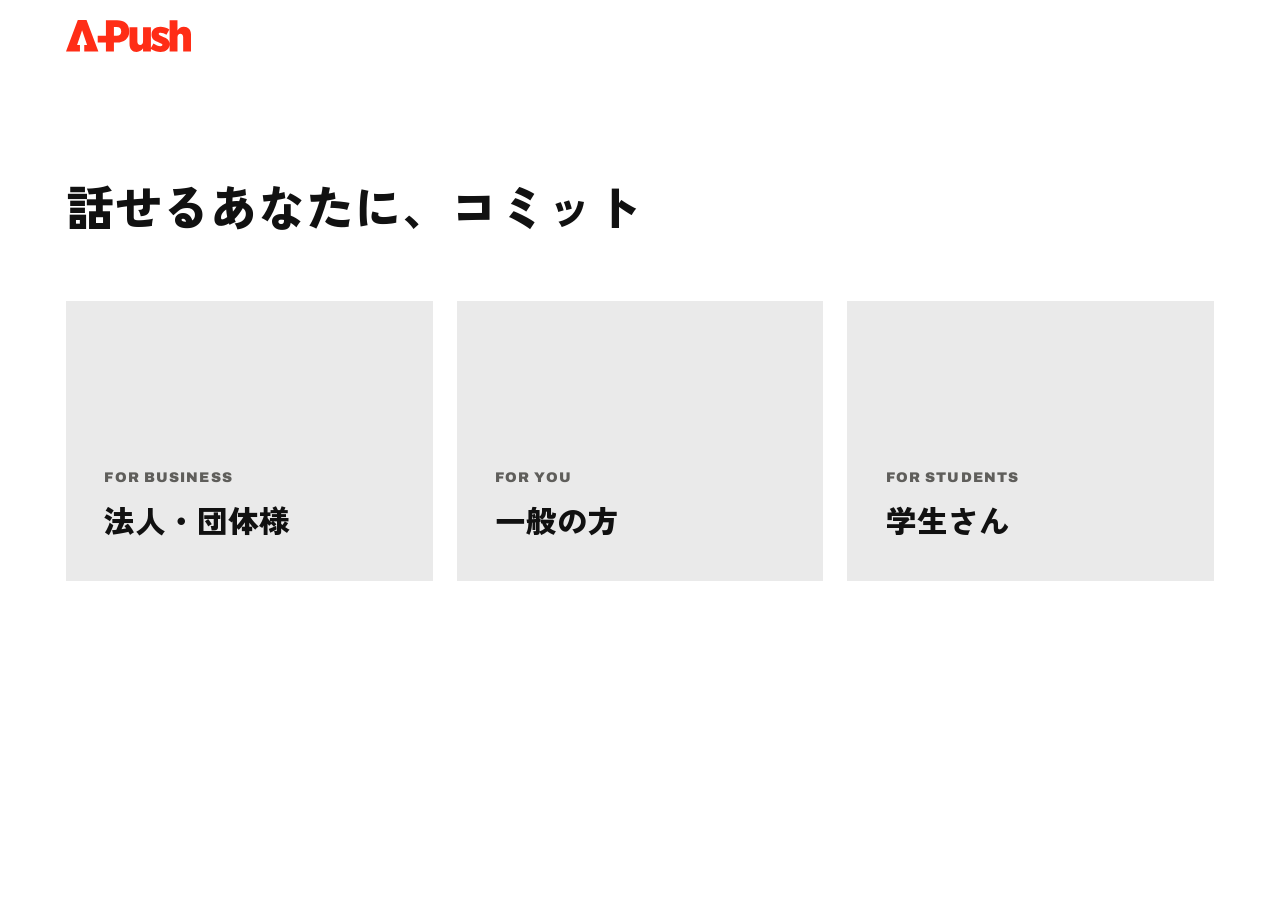
==== english/index.html @ 5360fffc "英会話の説明スライド（法人・一般・学生）を足した" ====
<!DOCTYPE html>
<html lang="ja">
<head>
<meta charset="utf-8">
<meta name="viewport" content="width=device-width, initial-scale=1, viewport-fit=cover">
<title>A-PUSH 英会話</title>
<meta name="description" content="A-PUSH のスピーキング特化型英会話。法人・団体様、一般の方、学生さんに分けてご説明します。">
<link rel="icon" href="../assets/favicon.svg" type="image/svg+xml">
<link rel="preconnect" href="https://fonts.googleapis.com"><link rel="preconnect" href="https://fonts.gstatic.com" crossorigin>
<link rel="stylesheet" href="https://fonts.googleapis.com/css2?family=Archivo:wght@500;700;800;900&family=Zen+Kaku+Gothic+New:wght@400;500;700;900&display=swap">
<link rel="stylesheet" href="deck.css">
<style>
.pick{max-width:1180px;margin:0 auto;padding:clamp(48px,8vw,120px) 16px}
.pick h1{margin:0 0 clamp(32px,5vw,64px);font-weight:900;font-size:clamp(28px,4vw,48px);line-height:1.3}
.pick ul{list-style:none;margin:0;padding:0;display:grid;grid-template-columns:repeat(3,1fr);gap:clamp(12px,2vw,24px)}
.pick a{display:flex;flex-direction:column;justify-content:flex-end;gap:12px;min-height:clamp(160px,22vw,280px);padding:clamp(24px,3vw,40px);background:var(--mist);text-decoration:none;font-weight:900;font-size:clamp(22px,2.4vw,32px);transition:background .22s,color .22s,transform .22s cubic-bezier(.2,1.5,.4,1)}
.pick a span{font-family:var(--en);font-size:14px;letter-spacing:.08em;color:var(--muted);transition:color .22s}
.pick a:hover{background:var(--ink-deep);color:var(--paper)}
.pick a:hover span{color:var(--muted-dark)}
.pick a:active{transform:scale(.97)}
.pick a:focus-visible{outline:2px solid var(--ink);outline-offset:2px}
@media (max-width:767px){.pick ul{grid-template-columns:1fr}.pick a{min-height:120px}}
@media (prefers-reduced-motion:reduce){.pick a{transition:none}.pick a:active{transform:none}}
</style>
</head>
<body>
<header class="top"><a href="../"><img src="../assets/apush-logo.svg" alt="A-PUSH株式会社 トップへ" width="228" height="58"></a></header>
<main class="pick">
  <h1>話せるあなたに、コミット</h1>
  <ul>
    <li><a href="corporate.html"><span>FOR BUSINESS</span>法人・団体様</a></li>
    <li><a href="general.html"><span>FOR YOU</span>一般の方</a></li>
    <li><a href="students.html"><span>FOR STUDENTS</span>学生さん</a></li>
  </ul>
</main>
</body>
</html>
---- english/deck.css ----
/* 英会話の説明スライド（法人様・一般・学生さん共通）。形はアプリの「やり方」スライド（club-kit/template/pages/_howto.html の .hw）を写した。
   1枚＝.s（16:9）。黒地は .s.dk。赤は1枚に1か所（h2 の em か .s-n か .s-btn のどれか1つ）。 */
:root{--red:#FF2D16;--red-strong:#D41B06;--ink:#111111;--ink-deep:#0B0B0C;--paper:#FFFFFF;--mist:#EAEAEA;--muted:#5F5E5B;--muted-dark:#A3A29E;--line:rgba(17,17,17,.14);
--en:"Archivo","Helvetica Neue",Arial,sans-serif;--ja:"Zen Kaku Gothic New","Hiragino Sans","Yu Gothic",sans-serif;color-scheme:light}
*,*::before,*::after{box-sizing:border-box}
body{margin:0;background:var(--paper);color:var(--ink);font-family:var(--ja);-webkit-font-smoothing:antialiased}
a{color:inherit}
.top{display:flex;align-items:center;justify-content:space-between;gap:16px;max-width:1180px;margin:0 auto;padding:20px 16px}
.top img{height:32px;width:auto;display:block}
.top a.back{font-weight:700;font-size:14px;text-decoration:none;min-height:44px;display:inline-flex;align-items:center}
.top a:focus-visible,.nav button:focus-visible,.s-btn:focus-visible{outline:2px solid var(--ink);outline-offset:2px}
.wrap{max-width:1180px;margin:0 auto;padding:0 16px 48px}
.deck{container-type:inline-size;display:flex;overflow-x:auto;scroll-snap-type:x mandatory;scrollbar-width:none;overscroll-behavior-x:contain;border:1px solid var(--line);border-radius:6px}
.deck::-webkit-scrollbar{display:none}
.s{flex:0 0 100%;width:100%;aspect-ratio:16/9;scroll-snap-align:center;display:flex;flex-direction:column;justify-content:center;gap:2.4cqi;padding:5cqi 7cqi;background:var(--paper);color:var(--ink);overflow:hidden}
.s.dk{background:var(--ink-deep);color:var(--paper)}
.s-k{font-family:var(--en);font-weight:900;font-size:clamp(10px,2.2cqi,17px);letter-spacing:.08em;color:var(--muted)}
.s.dk .s-k,.s.dk p,.s.dk .s-l li{color:var(--muted-dark)}
.s h1,.s h2{margin:0;font-weight:900;line-height:1.25;letter-spacing:-.01em;word-break:auto-phrase;text-wrap:balance}
.s h1{font-size:clamp(24px,7.6cqi,72px)}
.s h2{font-size:clamp(19px,5.6cqi,50px)}
.s h1 em,.s h2 em{font-style:normal;color:var(--red)}
.s p{margin:0;font-size:clamp(11px,2.7cqi,21px);line-height:1.6;color:var(--muted);font-weight:500;max-width:52em}
.s-n{font-family:var(--en);font-weight:900;font-size:clamp(40px,13cqi,120px);line-height:.9;letter-spacing:-.03em;color:var(--red);font-variant-numeric:tabular-nums}
.s-n small{font-family:var(--ja);font-size:.28em;letter-spacing:0;margin-left:.15em}
.s-f{margin:0;padding:0;list-style:none;display:flex;flex-wrap:wrap;align-items:center;gap:1.2cqi;font-weight:700;font-size:clamp(11px,2.7cqi,21px)}
.s-f span{display:inline-block;border:1px solid var(--line);border-radius:3px;padding:.3em .6em}
.s.dk .s-f span{border-color:rgba(255,255,255,.25)}
.s-f li+li::before{content:"→";margin-right:1.2cqi;color:var(--muted)}
.s-x{font-family:var(--en);font-weight:700;font-size:clamp(12px,3.1cqi,25px);line-height:1.45;background:var(--mist);color:var(--ink);border-radius:3px;padding:.5em .8em;margin:0}
.s-3{display:grid;grid-template-columns:repeat(3,1fr);gap:2cqi}
.s-3 div{border-top:2px solid currentColor;padding-top:1.3cqi;font-size:clamp(10px,2.4cqi,18px);line-height:1.5;color:var(--muted)}
.s.dk .s-3 div{color:var(--muted-dark);border-color:var(--paper)}
.s-3 b{display:block;font-weight:900;font-size:clamp(14px,3.6cqi,30px);color:var(--ink);line-height:1.3;margin-bottom:.3em}
.s.dk .s-3 b{color:var(--paper)}
.s-l{margin:0;padding:0;list-style:none;display:grid;gap:1cqi}
.s-l li{font-size:clamp(11px,2.7cqi,21px);line-height:1.5;font-weight:700;padding-left:1.1em;position:relative}
.s-l li::before{content:"";position:absolute;left:0;top:.62em;width:.45em;height:2px;background:currentColor}
.s-btn{align-self:flex-start;background:var(--red);color:var(--paper);text-decoration:none;font-weight:900;font-size:clamp(14px,3.2cqi,24px);border-radius:2px;padding:.6em 1.1em;min-height:44px;display:inline-flex;align-items:center;transition:transform .22s cubic-bezier(.2,1.5,.4,1)}
.s-btn:active{transform:scale(.97)}
.s-note{font-size:clamp(9px,1.8cqi,14px)!important}
.nav{display:flex;align-items:center;justify-content:center;gap:16px;margin-top:16px}
.nav button{min-width:44px;min-height:44px;border:1px solid var(--ink);background:var(--paper);color:var(--ink);border-radius:2px;font:900 18px var(--en);cursor:pointer}
.nav button:disabled{opacity:.3;cursor:default}
.nav output{font-family:var(--en);font-weight:800;font-size:14px;min-width:5em;text-align:center;font-variant-numeric:tabular-nums}
/* スマホ：16:9 だと文字が入りきらないので縦長に */
@media (max-width:600px){.s{aspect-ratio:4/5;gap:4cqi;padding:8cqi 7cqi}}
@media (prefers-reduced-motion:reduce){.deck{scroll-behavior:auto}.s-btn{transition:none}}
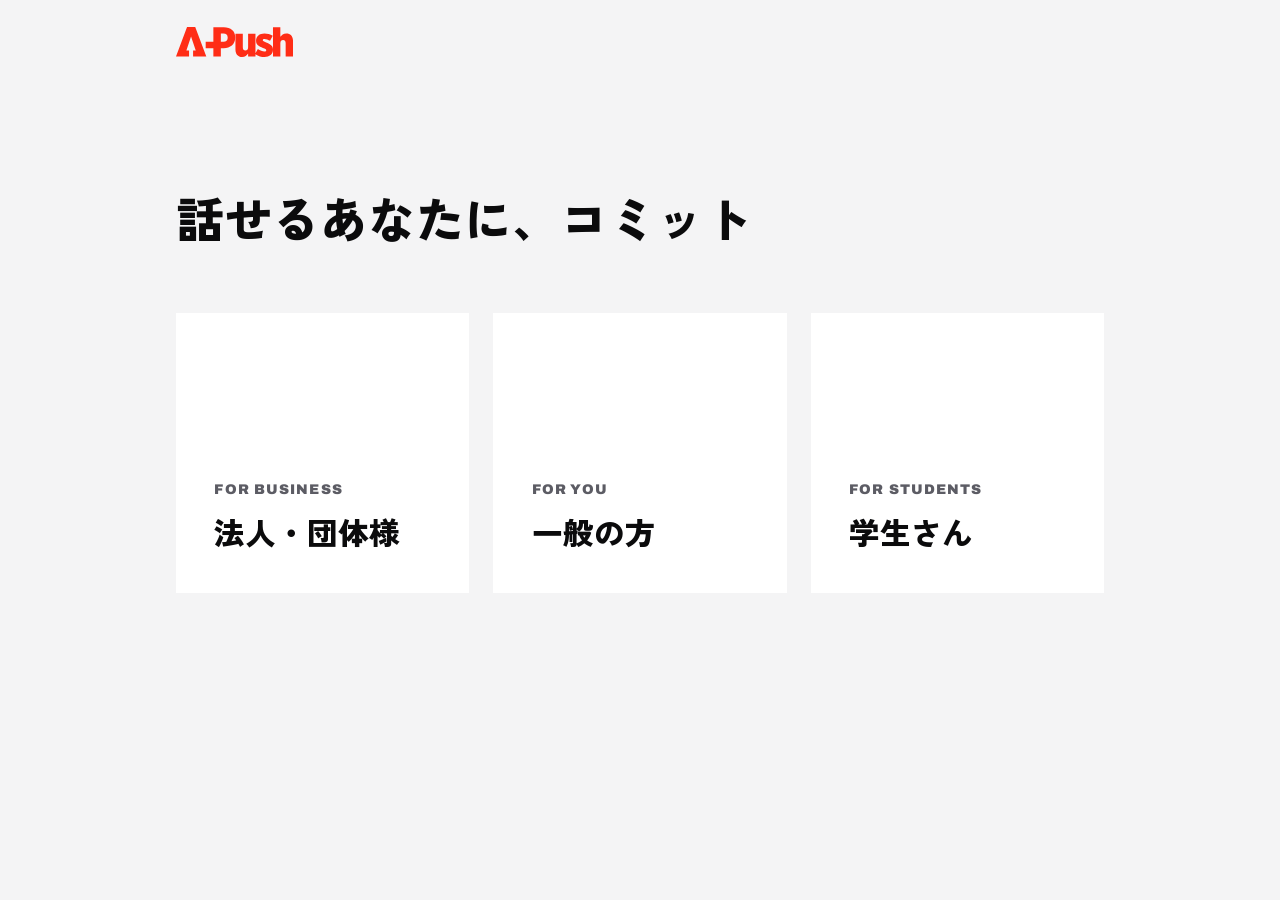
==== commit 73d2090d: "一般・学生さんの英会話スライドを作り直した" ====
--- a/english/index.html
+++ b/english/index.html
@@ -8,15 +8,15 @@
 <link rel="icon" href="../assets/favicon.svg" type="image/svg+xml">
 <link rel="preconnect" href="https://fonts.googleapis.com"><link rel="preconnect" href="https://fonts.gstatic.com" crossorigin>
 <link rel="stylesheet" href="https://fonts.googleapis.com/css2?family=Archivo:wght@500;700;800;900&family=Zen+Kaku+Gothic+New:wght@400;500;700;900&display=swap">
-<link rel="stylesheet" href="deck.css">
+<link rel="stylesheet" href="hw.css">
 <style>
-.pick{max-width:1180px;margin:0 auto;padding:clamp(48px,8vw,120px) 16px}
+.pick{max-width:960px;margin:0 auto;padding:clamp(48px,8vw,120px) 16px}
 .pick h1{margin:0 0 clamp(32px,5vw,64px);font-weight:900;font-size:clamp(28px,4vw,48px);line-height:1.3}
 .pick ul{list-style:none;margin:0;padding:0;display:grid;grid-template-columns:repeat(3,1fr);gap:clamp(12px,2vw,24px)}
-.pick a{display:flex;flex-direction:column;justify-content:flex-end;gap:12px;min-height:clamp(160px,22vw,280px);padding:clamp(24px,3vw,40px);background:var(--mist);text-decoration:none;font-weight:900;font-size:clamp(22px,2.4vw,32px);transition:background .22s,color .22s,transform .22s cubic-bezier(.2,1.5,.4,1)}
-.pick a span{font-family:var(--en);font-size:14px;letter-spacing:.08em;color:var(--muted);transition:color .22s}
-.pick a:hover{background:var(--ink-deep);color:var(--paper)}
-.pick a:hover span{color:var(--muted-dark)}
+.pick a{display:flex;flex-direction:column;justify-content:flex-end;gap:12px;min-height:clamp(160px,22vw,280px);padding:clamp(24px,3vw,40px);background:var(--card);text-decoration:none;font-weight:900;font-size:clamp(22px,2.4vw,32px);transition:background .22s,color .22s,transform .22s cubic-bezier(.2,1.5,.4,1)}
+.pick a span{font-family:var(--en);font-size:14px;letter-spacing:.08em;color:var(--mute);transition:color .22s}
+.pick a:hover{background:var(--dark);color:var(--on)}
+.pick a:hover span{color:var(--mid)}
 .pick a:active{transform:scale(.97)}
 .pick a:focus-visible{outline:2px solid var(--ink);outline-offset:2px}
 @media (max-width:767px){.pick ul{grid-template-columns:1fr}.pick a{min-height:120px}}
--- a/english/hw.css
+++ b/english/hw.css
@@ -0,0 +1,64 @@
+/* 英会話の説明スライド（法人・一般・学生）。アプリの「使い方」（club-kit/template/pages/howto.html）の .hw をそのまま写した。
+   スライドは縦に並べる。改行は <br> で文の切れ目に入れる（手本と同じ）。赤は1枚1か所。 */
+:root{--bg:#F4F4F5;--card:#FFFFFF;--ink:#0B0B0C;--mute:#5C5C64;--mid:#8C8C94;--line2:rgba(11,11,12,.13);--on:#FFFFFF;--dark:#0B0B0C;--accent:#FF2D16;--accent2:#D41B06;
+--fd:"Zen Kaku Gothic New",-apple-system,BlinkMacSystemFont,"Hiragino Sans","Hiragino Kaku Gothic ProN","Noto Sans JP",system-ui,sans-serif;
+--en:"Archivo","Zen Kaku Gothic New",-apple-system,BlinkMacSystemFont,"Hiragino Sans","Noto Sans JP",system-ui,sans-serif;color-scheme:light}
+*,*::before,*::after{box-sizing:border-box}
+a{color:inherit}
+body{margin:0;background:var(--bg);color:var(--ink);font-family:var(--fd);-webkit-font-smoothing:antialiased}
+.top{display:flex;align-items:center;justify-content:space-between;gap:16px;max-width:960px;margin:0 auto;padding:20px 16px}
+.top img{height:30px;width:auto;display:block}
+.top a{color:inherit;font-weight:700;font-size:14px;text-decoration:none;min-height:44px;display:inline-flex;align-items:center}
+.top a:focus-visible,.hw-btn:focus-visible{outline:2px solid var(--ink);outline-offset:2px}
+main{max-width:960px;margin:0 auto;padding:0 16px 64px}
+.slides{display:flex;flex-direction:column;gap:14px;container-type:inline-size}
+.hw{container-type:inline-size;min-height:56.25cqi;display:flex;flex-direction:column;justify-content:center;gap:2.6cqi;padding:5cqi 7cqi;background:var(--card);color:var(--ink);border-radius:6px;overflow:hidden;font-family:var(--fd)}
+.hw.dk{background:var(--dark);color:var(--on)}
+.hw-k{font-family:var(--en);font-weight:900;font-size:clamp(10px,2.4cqi,16px);letter-spacing:.08em;color:var(--mid)}
+.hw h3{margin:0;font-weight:900;font-size:clamp(20px,6.6cqi,54px);line-height:1.25;letter-spacing:-.01em;word-break:auto-phrase}
+.hw h3 em{font-style:normal;color:var(--accent)}
+.hw p{margin:0;word-break:auto-phrase;font-size:clamp(12px,3.3cqi,22px);line-height:1.55;color:var(--mute);font-weight:500}
+.hw.dk p{color:var(--on);opacity:.72}
+.hw-n{font-family:var(--en);font-weight:900;font-size:clamp(44px,15cqi,124px);line-height:.9;letter-spacing:-.03em;color:var(--accent)}
+.hw-n small{font-family:var(--fd);font-size:.3em;letter-spacing:0;margin-left:.15em}
+.hw-n.ja{font-family:var(--fd);letter-spacing:.02em;margin-top:1cqi}
+.hw-n.w{color:inherit}
+.hw-n.xl{font-size:clamp(64px,21cqi,180px)}
+.hw-s{font-family:var(--en);font-weight:900;font-size:clamp(12px,3cqi,20px);letter-spacing:.06em}
+.hw-btn{align-self:flex-start;margin-top:1.4cqi;background:var(--accent2);color:var(--on);text-decoration:none;font-weight:900;font-size:clamp(15px,3.8cqi,24px);border-radius:3px;padding:.7em 1.1em;min-height:44px;display:inline-flex;align-items:center}
+.hw-btn:active{transform:scale(.97)}
+.hw.first{position:relative;justify-content:space-between;gap:0;padding:6cqi 7cqi}
+.hw-l{display:contents}
+.hw-logo{width:14cqi;height:auto;position:relative;z-index:1}
+.hw.first h3{font-size:clamp(17px,5.6cqi,44px);line-height:1.35;position:relative;z-index:1}
+.hw-mtg{position:absolute;top:0;right:0;width:58%;height:auto;display:block;border-radius:0 6px 0 3cqi}
+.hw.first.crs1{display:grid;grid-template-columns:minmax(0,58fr) minmax(0,42fr);align-items:center}
+.crs1 .hw-l{display:block}
+.crs1 .hw-logo{position:absolute;top:6cqi;left:7cqi}
+.crs1 .hw-l>div{padding-top:4cqi}
+.hw-mtg.cv{position:static;justify-self:center;width:30cqi;border-radius:2px;box-shadow:0 0 0 1px var(--line2)}
+.hw.first.crs1 h3{font-size:clamp(14px,4.4cqi,36px)}
+.crs1 p{margin-top:1.4cqi;color:var(--ink);font-weight:700}
+.hw-toc{margin:0;padding:0 0 0 1.6em;columns:2;column-gap:5cqi;font-size:clamp(10px,2.6cqi,16px);line-height:1.55;color:var(--mute)}
+.hw-toc li{break-inside:avoid}
+.hw-ex{word-break:auto-phrase;display:flex;flex-direction:column;gap:1.2cqi;background:var(--bg);border-radius:4px;padding:3.6cqi 4cqi;font-size:clamp(12px,3.2cqi,20px);line-height:1.5}
+.hw-ex b{font-family:var(--en);font-weight:700}
+.hw-ex span{font-family:var(--en)}
+.hw-ex small{font-size:.85em;color:var(--mute);font-weight:500}
+.hw.vid{min-height:0;gap:2cqi}
+.hw.vid video{display:block;width:100%;aspect-ratio:16/9;border-radius:4px;background:#000}
+.hw-3{display:grid;grid-template-columns:repeat(3,1fr);gap:2.4cqi}
+.hw-3.two{grid-template-columns:repeat(2,1fr)}
+.hw-3 div{border-top:2px solid currentColor;padding-top:1.6cqi;font-size:clamp(10px,2.8cqi,19px);line-height:1.45;color:var(--mute);word-break:auto-phrase}
+.hw.dk .hw-3 div{color:var(--on);opacity:.8}
+.hw-3 b{display:block;font-weight:900;font-size:clamp(14px,4.4cqi,34px);color:var(--ink);line-height:1.2;margin-bottom:.3em;word-break:auto-phrase}
+.hw.dk .hw-3 b{color:var(--on)}
+.hw-im{display:block;width:calc(100% + 14cqi);margin:-5cqi -7cqi 1.4cqi;aspect-ratio:16/9;object-fit:cover}
+.hw.sp{display:grid;grid-template-columns:1fr 34%;align-items:center;column-gap:5cqi}
+.hw.sp>div{display:flex;flex-direction:column;gap:2.6cqi}
+.hw.sp h3{font-size:clamp(16px,4.9cqi,42px)}
+.hw-ph{display:block;width:100%;aspect-ratio:9/16;object-fit:cover;object-position:top;border:1px solid var(--line2);border-radius:3cqi}
+.hw-ph.pe{aspect-ratio:auto;height:auto;border:0}
+/* 横長の画面（管理画面）：文の下に、枠つきで大きく */
+.hw-wide{display:block;width:100%;height:auto;border:1px solid var(--line2);border-radius:4px}
+@media (prefers-reduced-motion:reduce){.hw-btn:active{transform:none}}
